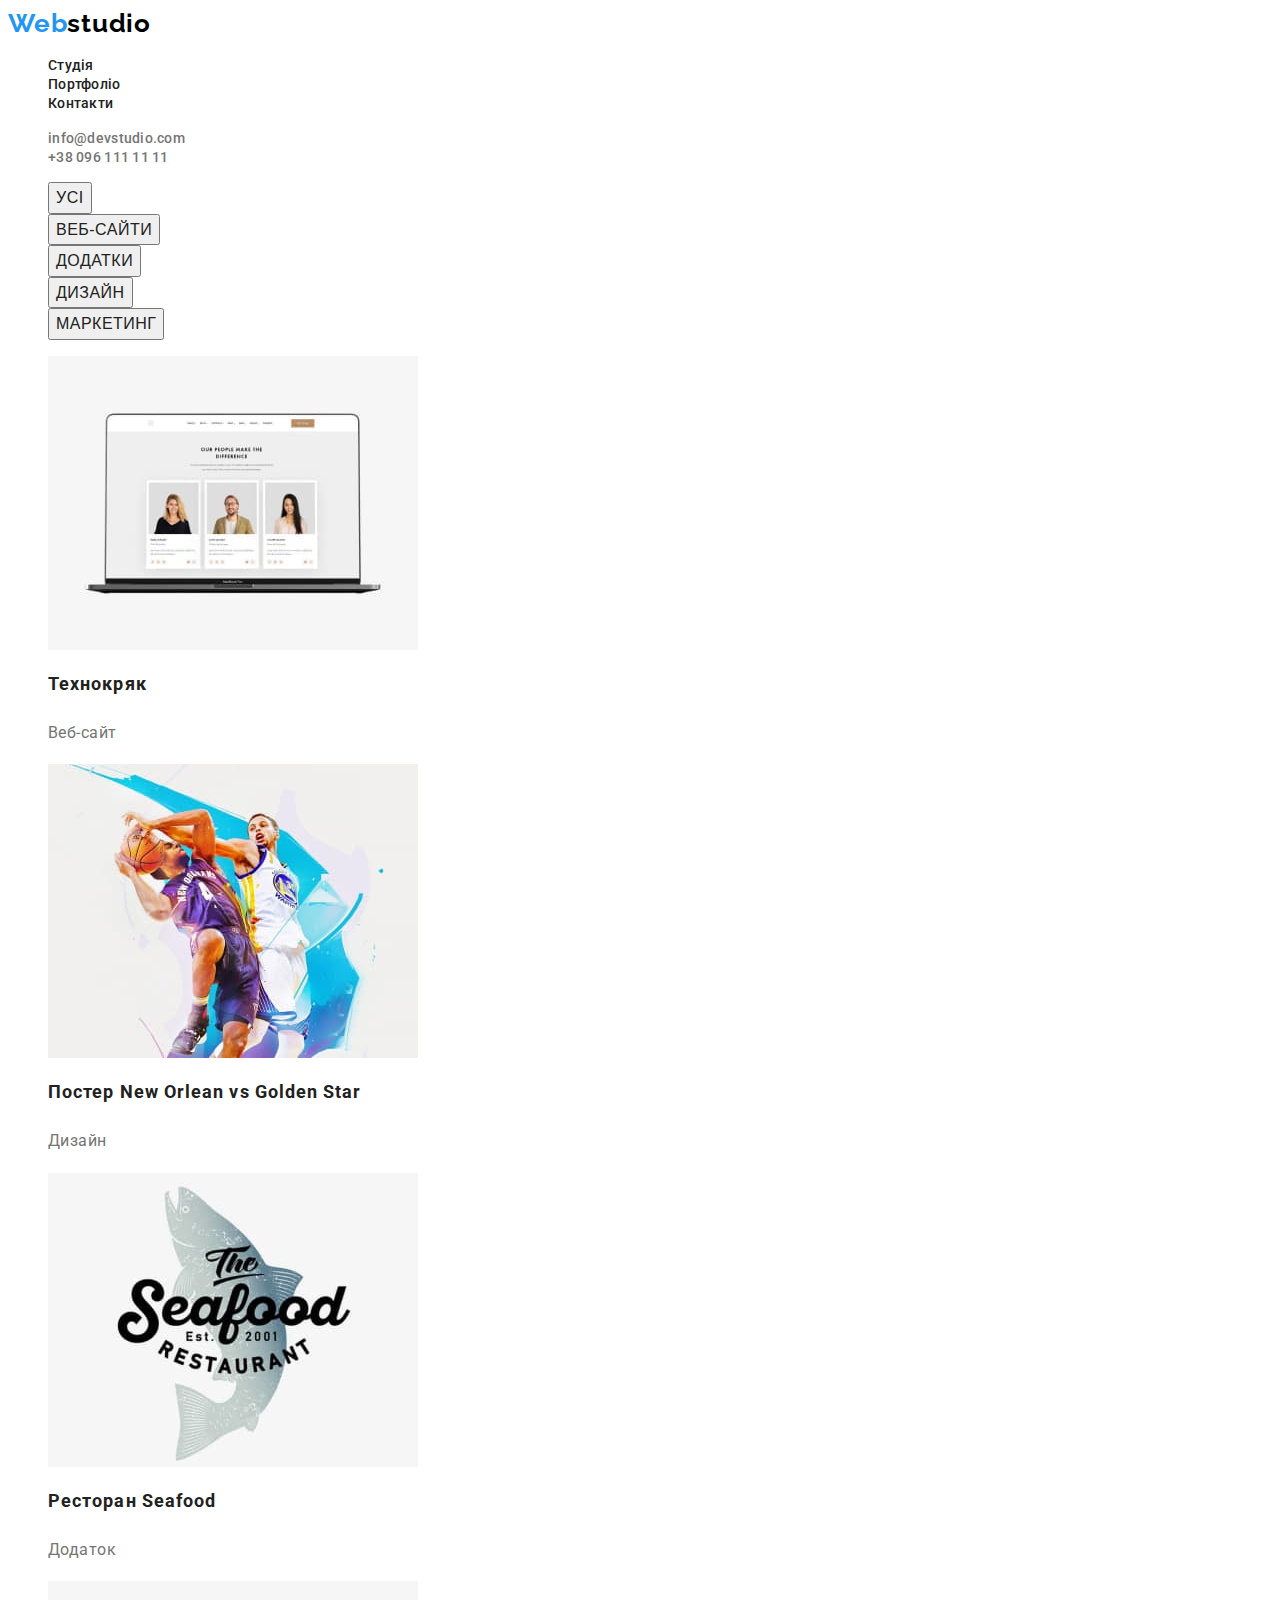
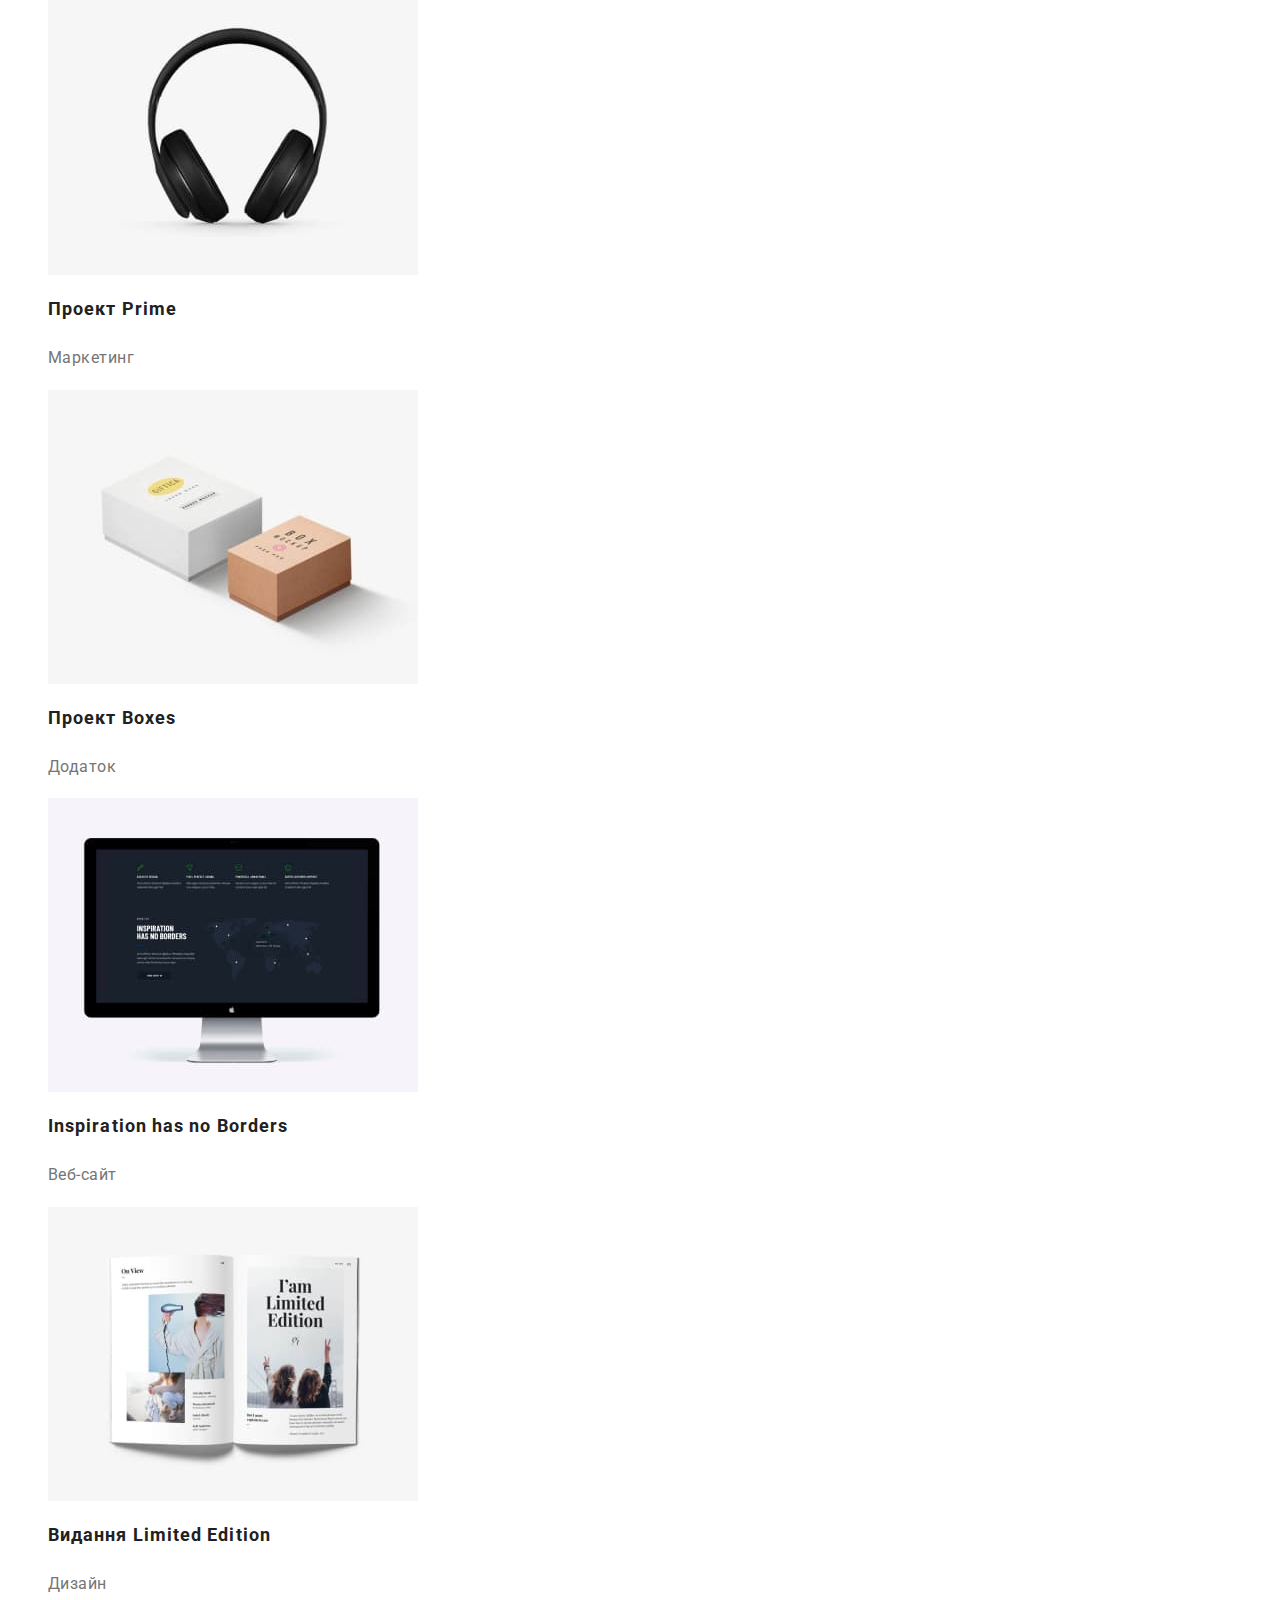
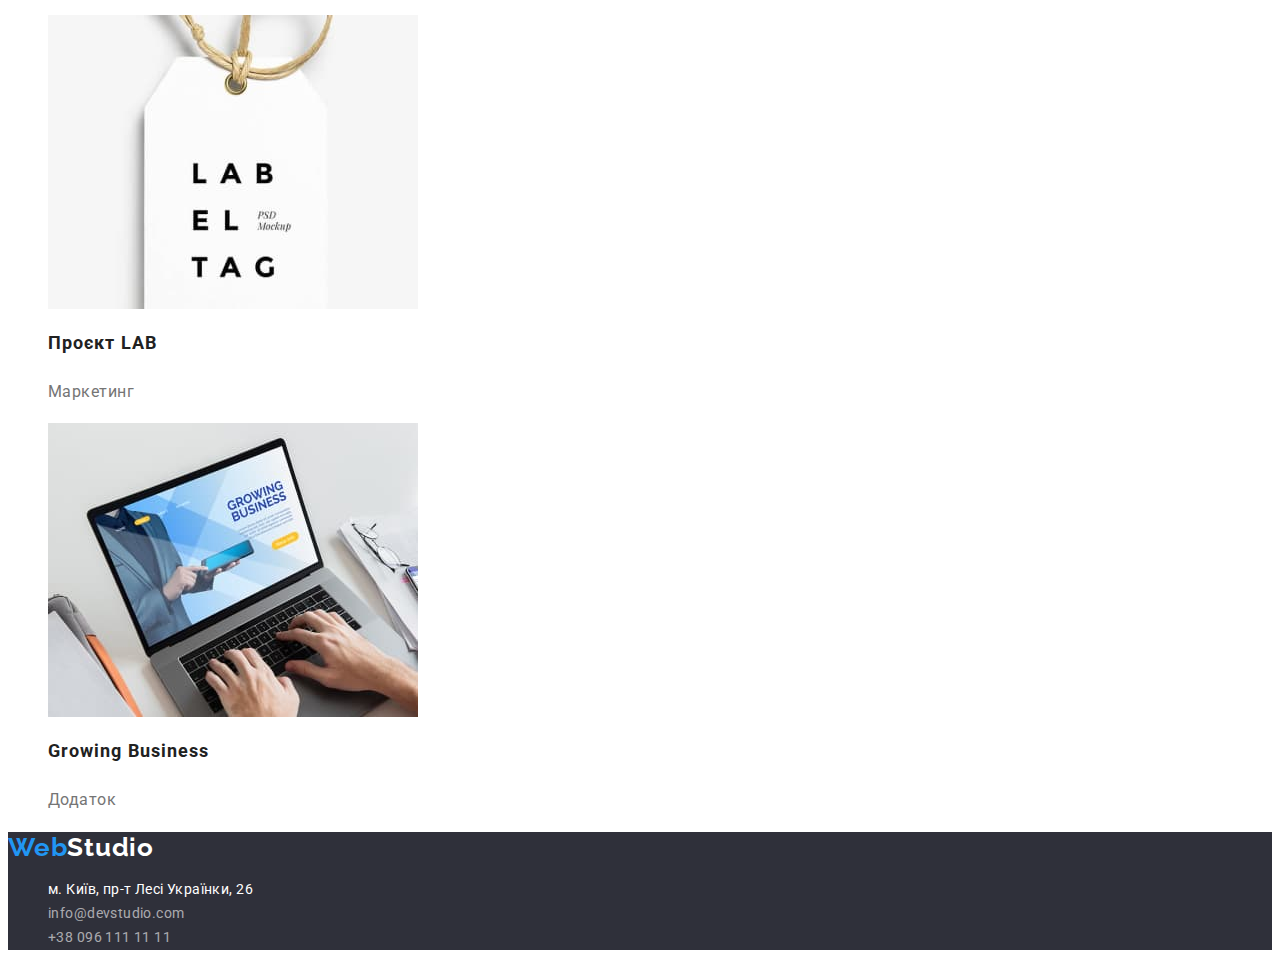
==== portfolio.html @ 4daeb6a6 "HW3" ====
<!DOCTYPE html>
<html lang="en">
    <head>
        <meta charset="UTF-8">
        <meta http-equiv="X-UA-Compatible" content="IE=edge">
        <meta name="viewport" content="width=device-width, initial-scale=1.0">
        <link rel="preconnect" href="https://fonts.googleapis.com">
        <link rel="preconnect" href="https://fonts.gstatic.com" crossorigin>
        <link href="https://fonts.googleapis.com/css2?family=Raleway:wght@700&family=Roboto:wght@400;500;700;900&display=swap" rel="stylesheet">
        <link rel="stylesheet" href="./CSS/styles.css">
        <title>Portfolio</title>
    </head>
    <body class="body">
        <header class="header">
            <!-- the logo is alwais a link -->
            <a href="./index.html" class="header-logo links">Web<span class="logo-studio">studio</a>
            <nav >
                <ul class="list">
                    <li><a href="./index.html" class="header-nav links">Студія</a></li>
                    <li><a href="./portfolio.html" class="header-nav links">Портфоліо</a></li>
                    <li><a href="" class="header-nav links">Контакти</a></li>
                </ul>
            </nav>
            <ul class="list">
                <li>
                    <a href="mailto:info@devstudio.com" target="_blank" rel="noopener noreferrer nofollow" class="header-contact links" >info@devstudio.com
                    </a>
                </li>
                <li>
                    <a href="tel:+380961111111" class="header-contact links">+38 096 111 11 11</a>
                </li>
            </ul>
        </header>
        <main>
            <section>
                <ul class="list" >
                    <li><button type="button" class="button links" >Усі</button></li>
                    <li><button type="button" class="button links" >Веб-сайти</button></li>
                    <li><button type="button" class="button links" >Додатки</button></li>
                    <li><button type="button" class="button links" >Дизайн</button></li>
                    <li><button type="button" class="button links" >Маркетинг</button></li>
                </ul>
                <ul class="list">
                    <li><img src="./img/portfolio/tehnokryak.jpg" alt="tehnokryak" width="370">
                        <h1 class="portfolio-h1">Технокряк</h1>
                        <p class="portfolio-p">Веб-сайт</p>                
                    </li>
                    <li><img src="./img/portfolio/orlean.jpg" alt="orlean" width="370">
                        <h1 class="portfolio-h1">Постер New Orlean vs Golden Star</h1>
                        <p class="portfolio-p">Дизайн</p>
                    </li>
                    <li><img src="./img/portfolio/seafood.jpg" alt="seafood" width="370">
                        <h1 class="portfolio-h1">Ресторан Seafood</h1>
                        <p class="portfolio-p">Додаток</p>
                    </li>
                    <li><img src="./img/portfolio/prime.jpg" alt="prime" width="370">
                        <h1 class="portfolio-h1">Проект Prime</h1>
                        <p class="portfolio-p">Маркетинг</p>
                    </li>
                    <li><img src="./img/portfolio/boxes.jpg" alt="boxes" width="370">
                        <h1 class="portfolio-h1">Проект Boxes</h1>
                        <p class="portfolio-p">Додаток</p>
                    </li>
                    <li><img src="./img/portfolio/inspiration.jpg" alt="inspiration" width="370">
                        <h1 class="portfolio-h1">Inspiration has no Borders</h1>
                        <p class="portfolio-p">Веб-сайт</p>
                    </li>
                    <li><img src="./img/portfolio/limited.jpg" alt="limited" width="370">
                        <h1 class="portfolio-h1">Видання Limited Edition</h1>
                        <p class="portfolio-p">Дизайн</p>
                    </li>
                    <li><img src="./img/portfolio/lab.jpg" alt="lab" width="370">
                        <h1 class="portfolio-h1">Проєкт LAB</h1>
                        <p class="portfolio-p">Маркетинг</p>
                    </li>
                    <li><img src="./img/portfolio/growing.jpg" alt="growing" width="370">
                        <h1 class="portfolio-h1">Growing Business</h1>
                        <p class="portfolio-p">Додаток</p>
                    </li>
                </ul>
            </section>
        </main>
        <footer class="footer" >
            <a href="./index.html" class="footer-logo">Web<span class="footer-studio">Studio</a>
                <address class="addres">
                <ul class="list">
                    <li>
                        <a href="https://goo.gl/maps/BywnzuMhRgXunRxz6" target="_blank" rel="noopener noreferrer nofollow" class="footer-adres links">м.
                            Київ, пр-т Лесі Українки, 26</a>
                    </li>
                    <li>
                        <a href="mailto:info@devstudio.com" target="_blank"
                            rel="noopener noreferrer nofollow" class="footer-contact links">info@devstudio.com
                        </a>
                    </li>
                    <li>
                        <a href="tel:+380961111111"class="footer-contact links">+38 096 111 11 11</a>
                    </li>
                </ul>
        
            </address>
        
        
        </footer>
        
    </body>
</html>
---- CSS/styles.css ----
:root {
    --primary-color:#212121;
    --secondary-color: #757575;
    --logo-color:#2196F3;
    --footer-color: #2F303A;
    --adresa-color:#FFFFFF;
    --contact-color: rgba(255,255,255,0.6);
    --studio-color: #000000;
}
body {
    font-family: "Roboto", sans-serif;
    color: var(--primary-color);
}
.list {
    list-style: none;
}
.links:hover,
.links:focus {
        color: var(--logo-color);
}
.logo-studio {
    color: var(--studio-color);
    font-size: 26px;
    font-weight: 700;
    line-height: 1.19;
    letter-spacing: 0.03em;
    font-family: "Raleway", sans-serif;
    text-decoration: none;
}
.header-logo {
    color: var(--logo-color);
    font-size: 26px;
    font-weight: 700;
    line-height: 1.19;
    letter-spacing: 0.03em;
    font-family: "Raleway", sans-serif;
    text-decoration: none;
}
.header-nav {
    color: var(--primary-color);
    font-size: 14px;
    font-weight: 500;
    line-height: 1.14;
    letter-spacing: 0.02em;
    text-decoration: none;
}
.header-contact {
    color: var(--secondary-color);
    font-size: 14px;
    font-weight: 500;
    line-height: 1.14;
    letter-spacing: 0.02em;
    text-decoration: none;
}
/*  portfolio  */
.button {
    color: var(--primary-color);
    font-weight: 500;
    font-size: 16px;
    line-height: 1.6;
    letter-spacing: 0.03em;
    text-transform: uppercase;
    cursor: pointer;
}
.portfolio-h1 {
    color: var(--primary-color);
    font-size: 18px;
    font-weight: 700;
    line-height: 2;
    letter-spacing: 0.06em;
}
.portfolio-p {
    color: var(--secondary-color);
    font-size: 16px;
    font-weight: 400;
    line-height: 1.9;
    letter-spacing: 0.03em;
}
/*  main hero  */
.section-studio {
    background-color: var(--footer-color);
}
.section-h1 {
    color: var(--adresa-color);
    font-size: 44px;
    font-weight: 900;
    line-height: 1.36;
    letter-spacing: 0.06em;
}
.section-button {
    background-color: var(--logo-color);
    color: var(--adresa-color);
    font-size: 16px;
    font-weight: 700;
    line-height: 1.88;
    letter-spacing: 0.06em;
}
.visually-hidden {
    position: absolute;
    clip: rect(0 0 0 0);
    width: 1px;
    height: 1px;
    margin: -1px;
}
.advantage-h3 {
    color: var(--primary-color);
    font-size: 14px;
    font-weight: 700;
    line-height: 1.17;
    letter-spacing: 0.03em;
}
.section-p {
    color: var(--secondary-color);
    font-size: 16px;
    font-weight: 400;
    line-height: 1.71;
    letter-spacing: 0.03em;
}
.title {
    color: var(--primary-color);
    font-size: 42.19px;
    font-weight: 700;
    line-height: 1.17;
    letter-spacing: 0.03em;
}
.team-h3 {
    color: var(--primary-color);
    font-size: 16px;
    font-weight: 500;
    line-height: 1.17;
    letter-spacing: 0.03em;
}
.team-p {
    color: var(--secondary-color);
    font-size: 16px;
    font-weight: 400;
    line-height: 1.17;
    letter-spacing: 0.03em;
}
/*  footer  */
.footer {
    background-color: var(--footer-color);
}
.footer-logo {
    color: var(--logo-color);
    font-size: 26px;
    font-weight: 700;
    line-height: 1.17;
    letter-spacing: 0.03em;
    font-family: "Raleway", sans-serif;
    text-decoration: none;
}
.footer-studio {
    color: var(--adresa-color);
    font-size: 26px;
    font-weight: 700;
    line-height: 1.17;
    letter-spacing: 0.03em;
    font-family: "Raleway", sans-serif;
    text-decoration: none;
}
.addres {
    font-style: normal;
}
.footer-adres {
    color: var(--adresa-color);
    font-size: 14px;
    font-weight: 400;
    line-height: 1.7;
    letter-spacing: 0.03em;
    text-decoration: none;
}
.footer-contact {
    color: var(--contact-color);
    font-size: 14px;
    font-weight: 400;
    line-height: 1.7;
    letter-spacing: 0.03em;
    text-decoration: none;
}
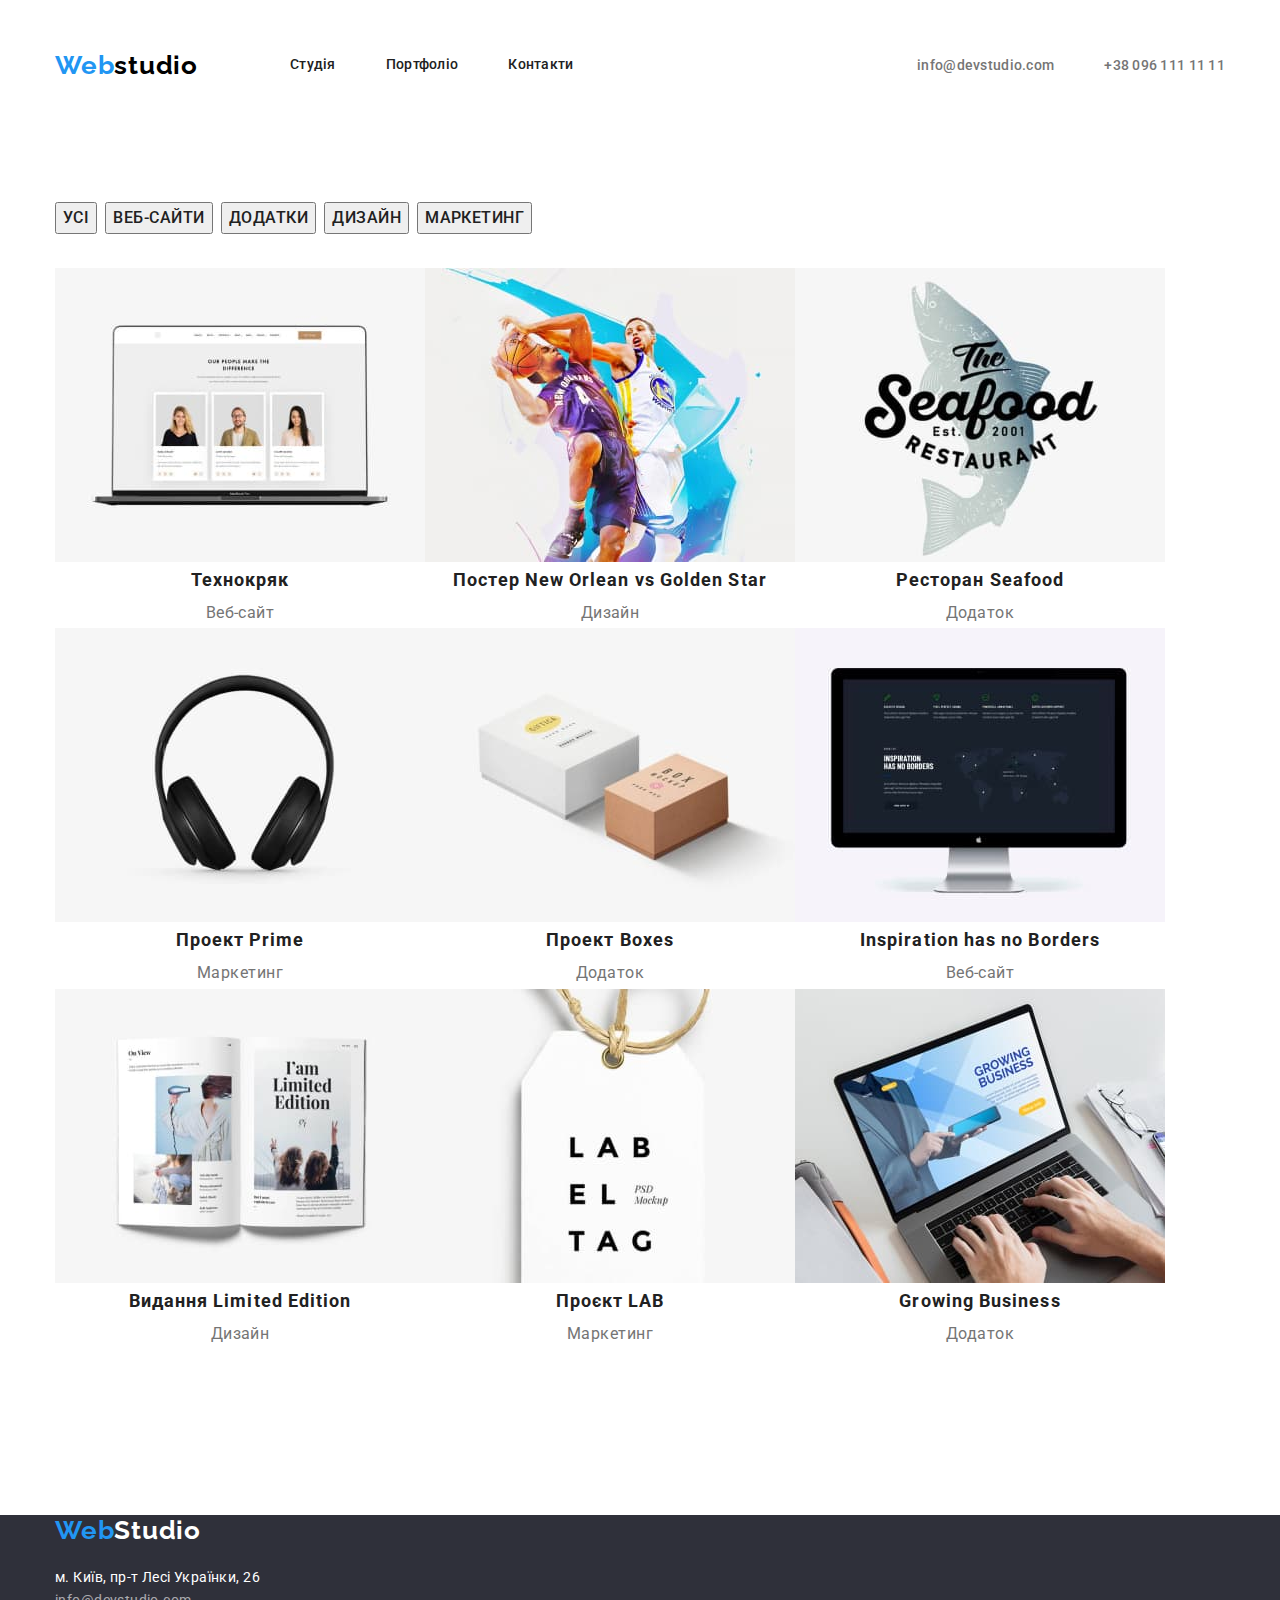
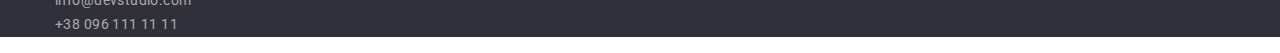
==== commit 16d065c7: "HW-3" ====
--- a/portfolio.html
+++ b/portfolio.html
@@ -7,101 +7,119 @@
         <link rel="preconnect" href="https://fonts.googleapis.com">
         <link rel="preconnect" href="https://fonts.gstatic.com" crossorigin>
         <link href="https://fonts.googleapis.com/css2?family=Raleway:wght@700&family=Roboto:wght@400;500;700;900&display=swap" rel="stylesheet">
+        <link rel="stylesheet" href="https://cdnjs.cloudflare.com/ajax/libs/modern-normalize/1.1.0/modern-normalize.min.css">
         <link rel="stylesheet" href="./CSS/styles.css">
         <title>Portfolio</title>
     </head>
     <body class="body">
-        <header class="header">
+    <header class="header">
+        <div class="container header-container">
             <!-- the logo is alwais a link -->
-            <a href="./index.html" class="header-logo links">Web<span class="logo-studio">studio</a>
-            <nav >
-                <ul class="list">
-                    <li><a href="./index.html" class="header-nav links">Студія</a></li>
-                    <li><a href="./portfolio.html" class="header-nav links">Портфоліо</a></li>
-                    <li><a href="" class="header-nav links">Контакти</a></li>
+            <a href="./index.html" class="logo-web links">Web<span class="logo-studio">studio</span></a>
+            <nav class="header-nav">
+                <ul class="list header-list">
+                    <li class="header-item"><a href="./index.html" class="header-nav links">Студія</a></li>
+                    <li class="header-item"><a href="./portfolio.html" class="header-nav links">Портфоліо</a></li>
+                    <li class="header-item"><a href="" class="header-nav links">Контакти</a></li>
                 </ul>
             </nav>
-            <ul class="list">
-                <li>
-                    <a href="mailto:info@devstudio.com" target="_blank" rel="noopener noreferrer nofollow" class="header-contact links" >info@devstudio.com
-                    </a>
-                </li>
-                <li>
-                    <a href="tel:+380961111111" class="header-contact links">+38 096 111 11 11</a>
-                </li>
-            </ul>
-        </header>
-        <main>
-            <section>
-                <ul class="list" >
-                    <li><button type="button" class="button links" >Усі</button></li>
-                    <li><button type="button" class="button links" >Веб-сайти</button></li>
-                    <li><button type="button" class="button links" >Додатки</button></li>
-                    <li><button type="button" class="button links" >Дизайн</button></li>
-                    <li><button type="button" class="button links" >Маркетинг</button></li>
-                </ul>
-                <ul class="list">
-                    <li><img src="./img/portfolio/tehnokryak.jpg" alt="tehnokryak" width="370">
-                        <h1 class="portfolio-h1">Технокряк</h1>
-                        <p class="portfolio-p">Веб-сайт</p>                
-                    </li>
-                    <li><img src="./img/portfolio/orlean.jpg" alt="orlean" width="370">
-                        <h1 class="portfolio-h1">Постер New Orlean vs Golden Star</h1>
-                        <p class="portfolio-p">Дизайн</p>
-                    </li>
-                    <li><img src="./img/portfolio/seafood.jpg" alt="seafood" width="370">
-                        <h1 class="portfolio-h1">Ресторан Seafood</h1>
-                        <p class="portfolio-p">Додаток</p>
-                    </li>
-                    <li><img src="./img/portfolio/prime.jpg" alt="prime" width="370">
-                        <h1 class="portfolio-h1">Проект Prime</h1>
-                        <p class="portfolio-p">Маркетинг</p>
-                    </li>
-                    <li><img src="./img/portfolio/boxes.jpg" alt="boxes" width="370">
-                        <h1 class="portfolio-h1">Проект Boxes</h1>
-                        <p class="portfolio-p">Додаток</p>
-                    </li>
-                    <li><img src="./img/portfolio/inspiration.jpg" alt="inspiration" width="370">
-                        <h1 class="portfolio-h1">Inspiration has no Borders</h1>
-                        <p class="portfolio-p">Веб-сайт</p>
-                    </li>
-                    <li><img src="./img/portfolio/limited.jpg" alt="limited" width="370">
-                        <h1 class="portfolio-h1">Видання Limited Edition</h1>
-                        <p class="portfolio-p">Дизайн</p>
-                    </li>
-                    <li><img src="./img/portfolio/lab.jpg" alt="lab" width="370">
-                        <h1 class="portfolio-h1">Проєкт LAB</h1>
-                        <p class="portfolio-p">Маркетинг</p>
-                    </li>
-                    <li><img src="./img/portfolio/growing.jpg" alt="growing" width="370">
-                        <h1 class="portfolio-h1">Growing Business</h1>
-                        <p class="portfolio-p">Додаток</p>
-                    </li>
-                </ul>
-            </section>
-        </main>
-        <footer class="footer" >
-            <a href="./index.html" class="footer-logo">Web<span class="footer-studio">Studio</a>
-                <address class="addres">
-                <ul class="list">
+            <div class="contact-wraper">
+                <ul class="list header-list">
                     <li>
-                        <a href="https://goo.gl/maps/BywnzuMhRgXunRxz6" target="_blank" rel="noopener noreferrer nofollow" class="footer-adres links">м.
-                            Київ, пр-т Лесі Українки, 26</a>
-                    </li>
-                    <li>
-                        <a href="mailto:info@devstudio.com" target="_blank"
-                            rel="noopener noreferrer nofollow" class="footer-contact links">info@devstudio.com
+                        <a href="mailto:info@devstudio.com" target="_blank" rel="noopener noreferrer nofollow"
+                            class="header-contact links">info@devstudio.com
                         </a>
                     </li>
                     <li>
-                        <a href="tel:+380961111111"class="footer-contact links">+38 096 111 11 11</a>
+                        <a href="tel:+380961111111" class="header-contact phone links">+38 096 111 11 11</a>
                     </li>
                 </ul>
+            </div>
+        </div>
+    </header>
+    <main>
+            <section class="main">
+                <div class="container">                
+                    <ul class="list button-list">
+                        <li class="button-items"><button type="button" class="button links">Усі</button></li>
+                        <li class="button-items"><button type="button" class="button links">Веб-сайти</button></li>
+                        <li class="button-items"><button type="button" class="button links">Додатки</button></li>
+                        <li class="button-items"><button type="button" class="button links">Дизайн</button></li>
+                        <li class="button-items"><button type="button" class="button links">Маркетинг</button></li>
+                    </ul>
+                    <ul class="list portfolio-list">
+                        <li class="portfolio-item"><img src="./img/portfolio/tehnokryak.jpg" alt="tehnokryak" width="370">
+                            <h1 class="portfolio-h1">Технокряк</h1>
+                            <p class="portfolio-p">Веб-сайт</p>
+                        </li>
+                        <li class="portfolio-item"><img src="./img/portfolio/orlean.jpg" alt="orlean" width="370">
+                            <h1 class="portfolio-h1">Постер New Orlean vs Golden Star</h1>
+                            <p class="portfolio-p">Дизайн</p>
+                        </li>
+                        <li class="portfolio-item"><img src="./img/portfolio/seafood.jpg" alt="seafood" width="370">
+                            <h1 class="portfolio-h1">Ресторан Seafood</h1>
+                            <p class="portfolio-p">Додаток</p>
+                        </li>
+                        <li class="portfolio-item"><img src="./img/portfolio/prime.jpg" alt="prime" width="370">
+                            <h1 class="portfolio-h1">Проект Prime</h1>
+                            <p class="portfolio-p">Маркетинг</p>
+                        </li>
+                        <li class="portfolio-item"><img src="./img/portfolio/boxes.jpg" alt="boxes" width="370">
+                            <h1 class="portfolio-h1">Проект Boxes</h1>
+                            <p class="portfolio-p">Додаток</p>
+                        </li>
+                        <li class="portfolio-item"><img src="./img/portfolio/inspiration.jpg" alt="inspiration" width="370">
+                            <h1 class="portfolio-h1">Inspiration has no Borders</h1>
+                            <p class="portfolio-p">Веб-сайт</p>
+                        </li>
+                        <li class="portfolio-item"><img src="./img/portfolio/limited.jpg" alt="limited" width="370">
+                            <h1 class="portfolio-h1">Видання Limited Edition</h1>
+                            <p class="portfolio-p">Дизайн</p>
+                        </li>
+                        <li class="portfolio-item"><img src="./img/portfolio/lab.jpg" alt="lab" width="370">
+                            <h1 class="portfolio-h1">Проєкт LAB</h1>
+                            <p class="portfolio-p">Маркетинг</p>
+                        </li>
+                        <li class="portfolio-item"><img src="./img/portfolio/growing.jpg" alt="growing" width="370">
+                            <h1 class="portfolio-h1">Growing Business</h1>
+                            <p class="portfolio-p">Додаток</p>
+                        </li>
+                    </ul>
+                </div>
+                    
+                
+                
+            </section>
+    </main>
+    <footer class="footer">
+            <div class="container">
+                <a href="./index.html" class="footer-logo">Web<span class="footer-studio">Studio</a>
         
-            </address>
+                <address class="addres ">
+                    <ul class="list addres-list">
+                        <li>
+                            <a href="https://goo.gl/maps/BywnzuMhRgXunRxz6" target="_blank" rel="noopener noreferrer nofollow"
+                                class="footer-adres links">м.
+                                Київ, пр-т Лесі Українки, 26</a>
+                        </li>
+                        <li>
+                            <a href="mailto:info@devstudio.com" target="_blank" rel="noopener noreferrer nofollow"
+                                class="footer-contact links">info@devstudio.com
+                            </a>
+                        </li>
+                        <li>
+                            <a href="tel:+380961111111" class="footer-contact links">+38 096 111 11 11</a>
+                        </li>
+                    </ul>
         
         
-        </footer>
+        
+                </address>
+            </div>
+        
+        
+        
+    </footer>
         
     </body>
 </html>--- a/CSS/styles.css
+++ b/CSS/styles.css
@@ -1,23 +1,79 @@
 :root {
-    --primary-color:#212121;
+    --primary-color: #212121;
     --secondary-color: #757575;
-    --logo-color:#2196F3;
+    --logo-color: #2196F3;
     --footer-color: #2F303A;
-    --adresa-color:#FFFFFF;
-    --contact-color: rgba(255,255,255,0.6);
+    --adresa-color: #FFFFFF;
+    --contact-color: rgba(255, 255, 255, 0.6);
     --studio-color: #000000;
 }
+
+h1,
+h2,
+h3,
+h4,
+h5,
+h6,
+p {
+    margin: 0;
+}
+
+ul {
+    padding-left: 0;
+}
+
+img {
+    display: block;
+}
+
 body {
     font-family: "Roboto", sans-serif;
     color: var(--primary-color);
 }
+
+.container {
+    width: 1200px;
+    margin: 0 auto;
+    padding-left: 15px;
+    padding-right: 15px;
+}
+
 .list {
     list-style: none;
 }
+
 .links:hover,
 .links:focus {
-        color: var(--logo-color);
-}
+    color: var(--logo-color);
+}
+
+.header {
+    padding-top: 24px;
+    border-bottom: #ECECEC;
+}
+
+.header-container {
+    display: flex;
+    align-items: center;
+}
+
+.header-list {
+    display: flex;
+    margin: 0px;
+    padding-top: 32px;
+    padding-bottom: 32px;
+}
+
+.logo-web {
+    color: var(--logo-color);
+    font-size: 26px;
+    font-weight: 700;
+    line-height: 1.19;
+    letter-spacing: 0.03em;
+    font-family: "Raleway", sans-serif;
+    text-decoration: none;
+}
+
 .logo-studio {
     color: var(--studio-color);
     font-size: 26px;
@@ -26,16 +82,9 @@
     letter-spacing: 0.03em;
     font-family: "Raleway", sans-serif;
     text-decoration: none;
-}
-.header-logo {
-    color: var(--logo-color);
-    font-size: 26px;
-    font-weight: 700;
-    line-height: 1.19;
-    letter-spacing: 0.03em;
-    font-family: "Raleway", sans-serif;
-    text-decoration: none;
-}
+    margin-right: 92px;
+}
+
 .header-nav {
     color: var(--primary-color);
     font-size: 14px;
@@ -44,6 +93,15 @@
     letter-spacing: 0.02em;
     text-decoration: none;
 }
+
+.header-item:not(:first-child) {
+    margin-left: 50px;
+}
+
+.contact-wraper {
+    margin-left: auto;
+}
+
 .header-contact {
     color: var(--secondary-color);
     font-size: 14px;
@@ -52,7 +110,31 @@
     letter-spacing: 0.02em;
     text-decoration: none;
 }
+
+.phone {
+    margin-left: 50px;
+}
+
 /*  portfolio  */
+.main {
+    margin-top: 96px;
+    margin-bottom: 83px;
+}
+
+.button-list {
+    display: flex;
+    margin-left: auto;
+    margin-right: auto;
+    margin-top: 0px;
+    margin-bottom: 0px;
+    padding-bottom: 34px;
+}
+
+.button-items:not(:first-child) {
+    margin-left: 8px;
+    justify-content: center;
+}
+
 .button {
     color: var(--primary-color);
     font-weight: 500;
@@ -62,31 +144,61 @@
     text-transform: uppercase;
     cursor: pointer;
 }
+
+.portfolio-list {
+    display: flex;
+    flex-wrap: wrap;
+    gap: 30;
+    margin: 0px;
+    padding-bottom: 83px;
+}
+
+.portfolio-item {
+    flex-basis: calc((100%-60px)/3);
+}
+
+
 .portfolio-h1 {
     color: var(--primary-color);
     font-size: 18px;
     font-weight: 700;
     line-height: 2;
     letter-spacing: 0.06em;
-}
+    display: flex;
+    justify-content: center;
+}
+
 .portfolio-p {
     color: var(--secondary-color);
     font-size: 16px;
     font-weight: 400;
     line-height: 1.9;
     letter-spacing: 0.03em;
-}
+    display: flex;
+    justify-content: center;
+}
+
 /*  main hero  */
 .section-studio {
     background-color: var(--footer-color);
-}
+    padding-top: 200px;
+    padding-bottom: 200px;
+}
+
 .section-h1 {
     color: var(--adresa-color);
     font-size: 44px;
     font-weight: 900;
     line-height: 1.36;
     letter-spacing: 0.06em;
-}
+    text-align: center;
+    width: 696px;
+    padding-bottom: 30px;
+    display: flex;
+    margin-left: auto;
+    margin-right: auto;
+}
+
 .section-button {
     background-color: var(--logo-color);
     color: var(--adresa-color);
@@ -94,7 +206,11 @@
     font-weight: 700;
     line-height: 1.88;
     letter-spacing: 0.06em;
-}
+    display: flex;
+    margin-left: auto;
+    margin-right: auto;
+}
+
 .visually-hidden {
     position: absolute;
     clip: rect(0 0 0 0);
@@ -102,6 +218,20 @@
     height: 1px;
     margin: -1px;
 }
+
+.advantage {
+    padding: 94px 0px;
+}
+
+.advantage-list {
+    display: flex;
+    margin: 0px;
+}
+
+.advantage-items {
+    flex-basis: calc((100%-90px)/4);
+}
+
 .advantage-h3 {
     color: var(--primary-color);
     font-size: 14px;
@@ -109,6 +239,7 @@
     line-height: 1.17;
     letter-spacing: 0.03em;
 }
+
 .section-p {
     color: var(--secondary-color);
     font-size: 16px;
@@ -116,31 +247,72 @@
     line-height: 1.71;
     letter-spacing: 0.03em;
 }
+
+.work {
+    padding: 94px 0px;
+}
+
+.work-list {
+    display: flex;
+    margin: 0px;
+}
+
+.work-items {
+    flex-basis: calc((100%-60px)/3);
+}
+
 .title {
     color: var(--primary-color);
     font-size: 42.19px;
     font-weight: 700;
     line-height: 1.17;
     letter-spacing: 0.03em;
-}
+    display: flex;
+    justify-content: center;
+}
+
+.team {
+    padding: 94px 0px;
+}
+
+.team-list {
+    display: flex;
+    margin: 0px
+}
+
+.team-items {
+    flex-basis: calc((100%-90px)/4);
+}
+
+.team-items:not(:first-child) {
+    margin-left: 30px;
+}
+
 .team-h3 {
     color: var(--primary-color);
     font-size: 16px;
     font-weight: 500;
     line-height: 1.17;
     letter-spacing: 0.03em;
-}
+    display: flex;
+    justify-content: center;
+}
+
 .team-p {
     color: var(--secondary-color);
     font-size: 16px;
     font-weight: 400;
     line-height: 1.17;
     letter-spacing: 0.03em;
-}
+    display: flex;
+    justify-content: center;
+}
+
 /*  footer  */
 .footer {
     background-color: var(--footer-color);
 }
+
 .footer-logo {
     color: var(--logo-color);
     font-size: 26px;
@@ -150,6 +322,7 @@
     font-family: "Raleway", sans-serif;
     text-decoration: none;
 }
+
 .footer-studio {
     color: var(--adresa-color);
     font-size: 26px;
@@ -159,9 +332,15 @@
     font-family: "Raleway", sans-serif;
     text-decoration: none;
 }
+
 .addres {
     font-style: normal;
 }
+
+.addres-list {
+    margin-top: 20px;
+}
+
 .footer-adres {
     color: var(--adresa-color);
     font-size: 14px;
@@ -170,6 +349,7 @@
     letter-spacing: 0.03em;
     text-decoration: none;
 }
+
 .footer-contact {
     color: var(--contact-color);
     font-size: 14px;
@@ -177,10 +357,4 @@
     line-height: 1.7;
     letter-spacing: 0.03em;
     text-decoration: none;
-}
-
-
-
-
-
-
+}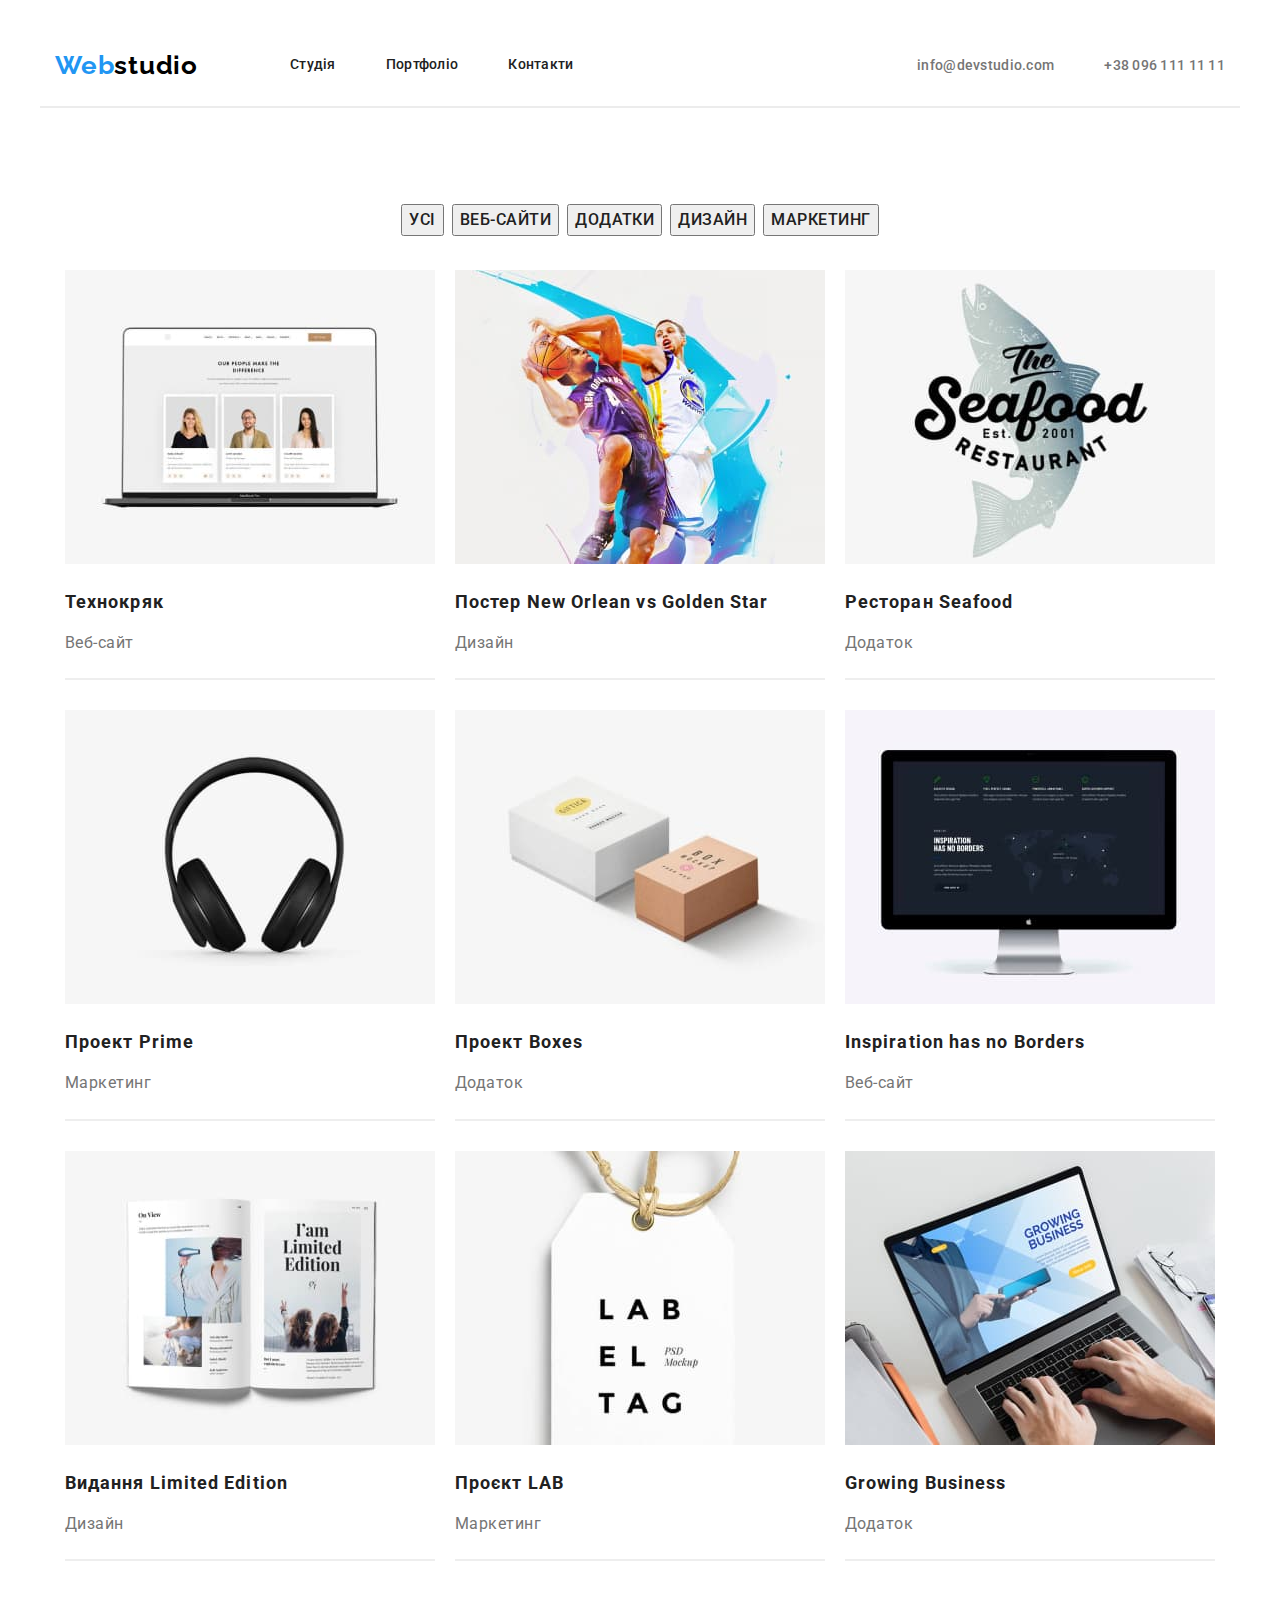
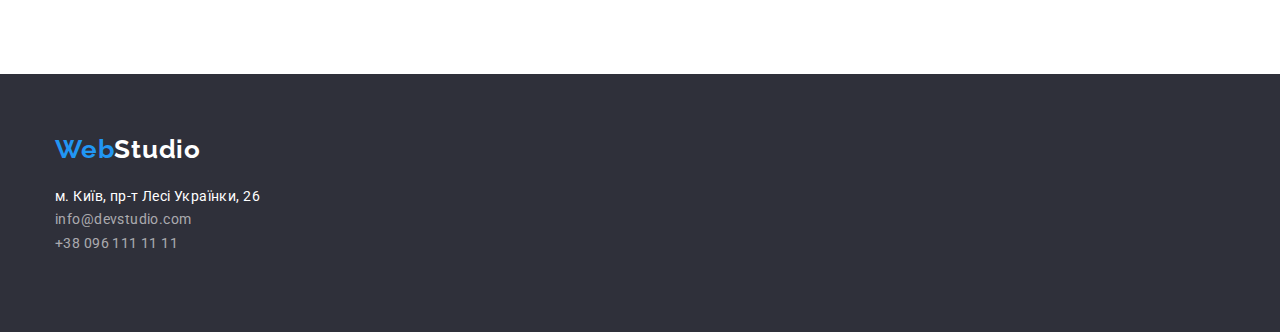
==== commit 7ba19a18: "11.09" ====
--- a/portfolio.html
+++ b/portfolio.html
@@ -39,7 +39,7 @@
     </header>
     <main>
             <section class="main">
-                <div class="container">                
+                <div class="container ">                
                     <ul class="list button-list">
                         <li class="button-items"><button type="button" class="button links">Усі</button></li>
                         <li class="button-items"><button type="button" class="button links">Веб-сайти</button></li>
@@ -92,9 +92,9 @@
             </section>
     </main>
     <footer class="footer">
-            <div class="container">
+            <div class="container footer-container">
                 <a href="./index.html" class="footer-logo">Web<span class="footer-studio">Studio</a>
-        
+                
                 <address class="addres ">
                     <ul class="list addres-list">
                         <li>
@@ -111,15 +111,15 @@
                             <a href="tel:+380961111111" class="footer-contact links">+38 096 111 11 11</a>
                         </li>
                     </ul>
-        
-        
-        
+                
+                
+                
                 </address>
             </div>
-        
-        
-        
-    </footer>
+            
+
+          
+        </footer>
         
     </body>
 </html>--- a/CSS/styles.css
+++ b/CSS/styles.css
@@ -30,7 +30,10 @@
     font-family: "Roboto", sans-serif;
     color: var(--primary-color);
 }
-
+.section {
+    padding-top: 96px;
+    padding-bottom: 96px;
+}
 .container {
     width: 1200px;
     margin: 0 auto;
@@ -49,12 +52,13 @@
 
 .header {
     padding-top: 24px;
-    border-bottom: #ECECEC;
+    
 }
 
 .header-container {
     display: flex;
     align-items: center;
+    border-bottom: 2px solid #ECECEC;
 }
 
 .header-list {
@@ -128,11 +132,11 @@
     margin-top: 0px;
     margin-bottom: 0px;
     padding-bottom: 34px;
+    justify-content: center;
 }
 
 .button-items:not(:first-child) {
     margin-left: 8px;
-    justify-content: center;
 }
 
 .button {
@@ -148,15 +152,17 @@
 .portfolio-list {
     display: flex;
     flex-wrap: wrap;
-    gap: 30;
-    margin: 0px;
-    padding-bottom: 83px;
+    margin: 0px;
+    justify-content: space-around;           
 }
 
 .portfolio-item {
-    flex-basis: calc((100%-60px)/3);
-}
-
+    border-bottom: 2px solid #EEEEEE;
+    margin-bottom: 30px;
+}
+.portfolio-item:not(:nth-child(2*1+3)) {
+    margin-left: 30px;
+}
 
 .portfolio-h1 {
     color: var(--primary-color);
@@ -165,7 +171,7 @@
     line-height: 2;
     letter-spacing: 0.06em;
     display: flex;
-    justify-content: center;
+    padding-top: 20px;
 }
 
 .portfolio-p {
@@ -175,7 +181,8 @@
     line-height: 1.9;
     letter-spacing: 0.03em;
     display: flex;
-    justify-content: center;
+    padding-top: 8px;
+    padding-bottom: 20px;
 }
 
 /*  main hero  */
@@ -219,17 +226,14 @@
     margin: -1px;
 }
 
-.advantage {
-    padding: 94px 0px;
-}
-
 .advantage-list {
     display: flex;
     margin: 0px;
 }
 
-.advantage-items {
-    flex-basis: calc((100%-90px)/4);
+.advantage-items:not(:first-child) {
+    margin-left: 30px;
+    
 }
 
 .advantage-h3 {
@@ -257,8 +261,8 @@
     margin: 0px;
 }
 
-.work-items {
-    flex-basis: calc((100%-60px)/3);
+.work-items:not(:first-child) {
+    margin-left: 30px;
 }
 
 .title {
@@ -269,20 +273,23 @@
     letter-spacing: 0.03em;
     display: flex;
     justify-content: center;
-}
-
-.team {
-    padding: 94px 0px;
+    padding-bottom: 50px;
+}
+
+.container-team {
+    background-color: #F5F4FA;
+    width: 1200px;
+    margin: 0 auto;
+   
 }
 
 .team-list {
     display: flex;
-    margin: 0px
-}
-
-.team-items {
-    flex-basis: calc((100%-90px)/4);
-}
+    margin: 0px;
+    justify-content: space-around;
+    
+}
+
 
 .team-items:not(:first-child) {
     margin-left: 30px;
@@ -296,6 +303,7 @@
     letter-spacing: 0.03em;
     display: flex;
     justify-content: center;
+    padding-top: 30px;
 }
 
 .team-p {
@@ -306,13 +314,17 @@
     letter-spacing: 0.03em;
     display: flex;
     justify-content: center;
+    padding-top: 10px;
 }
 
 /*  footer  */
 .footer {
     background-color: var(--footer-color);
 }
-
+.footer-container {
+    padding-top: 60px;
+    padding-bottom: 60px;
+}
 .footer-logo {
     color: var(--logo-color);
     font-size: 26px;
@@ -321,6 +333,7 @@
     letter-spacing: 0.03em;
     font-family: "Raleway", sans-serif;
     text-decoration: none;
+    
 }
 
 .footer-studio {
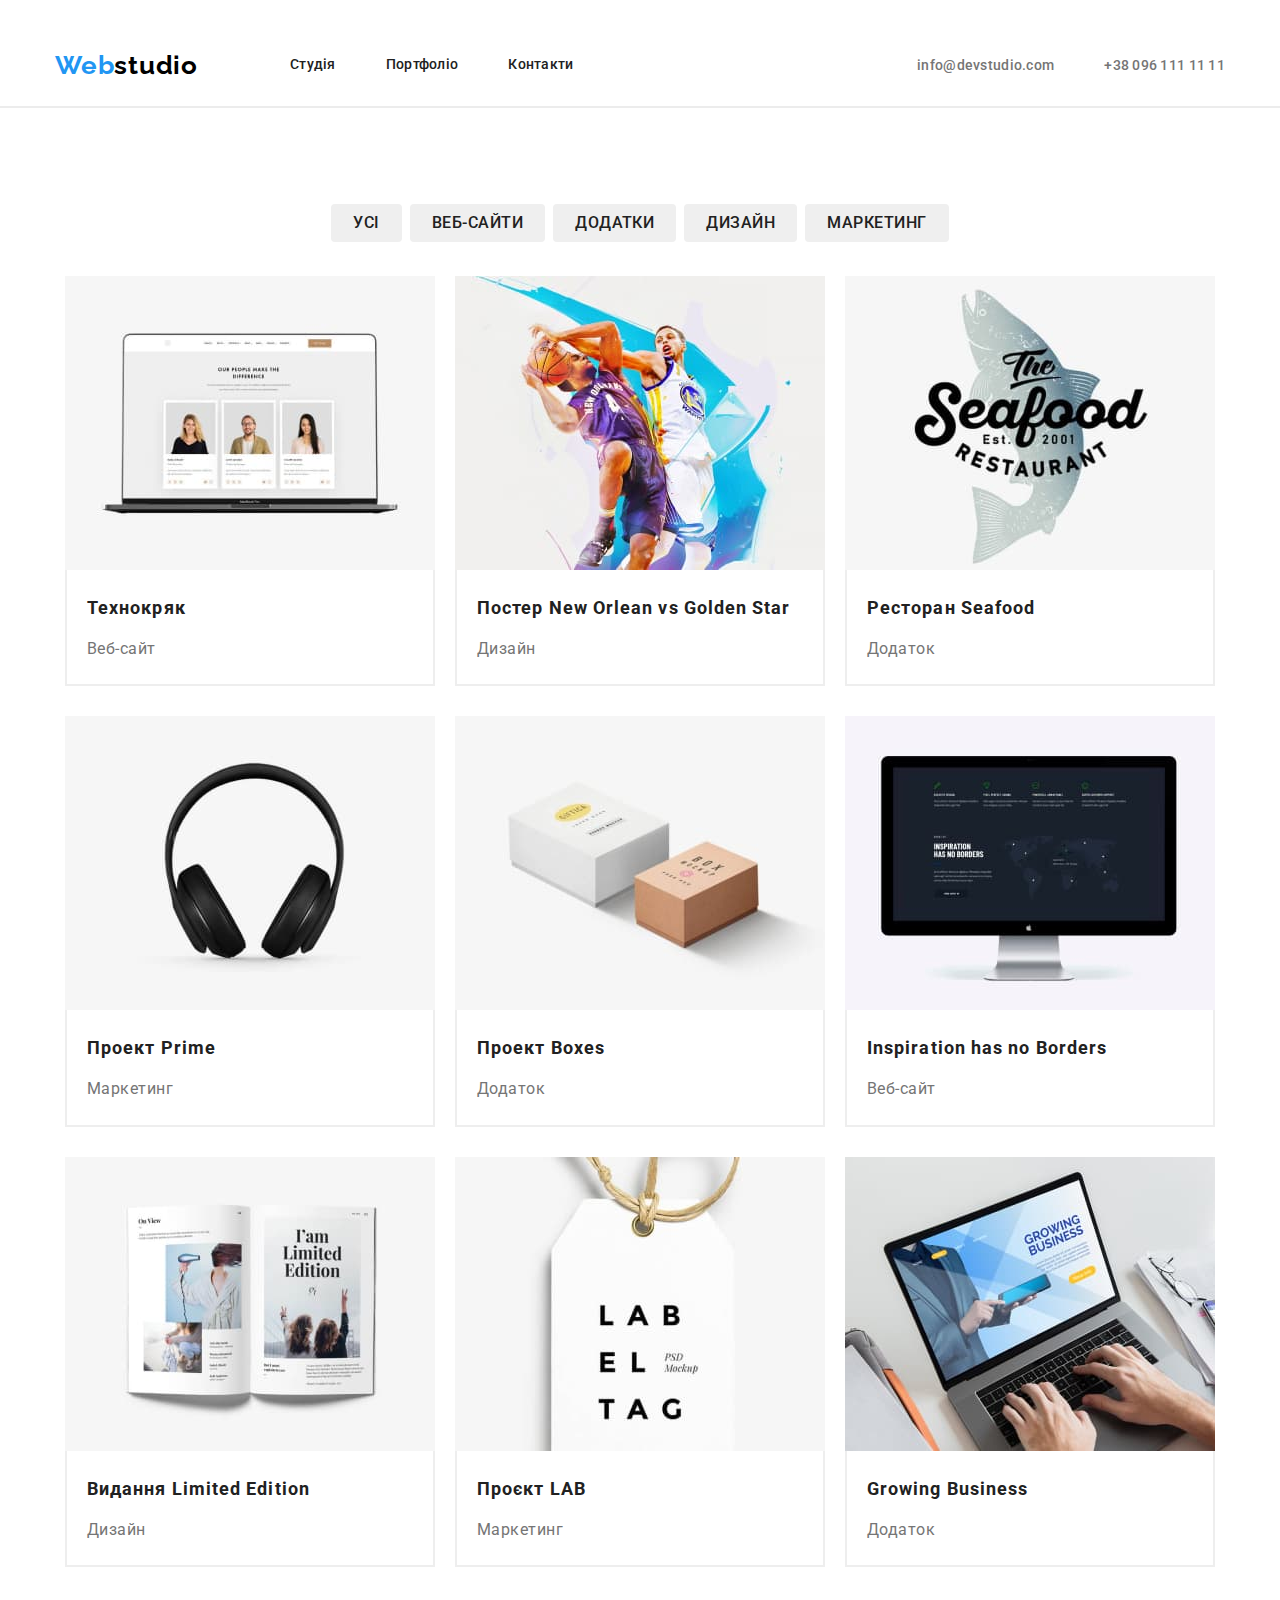
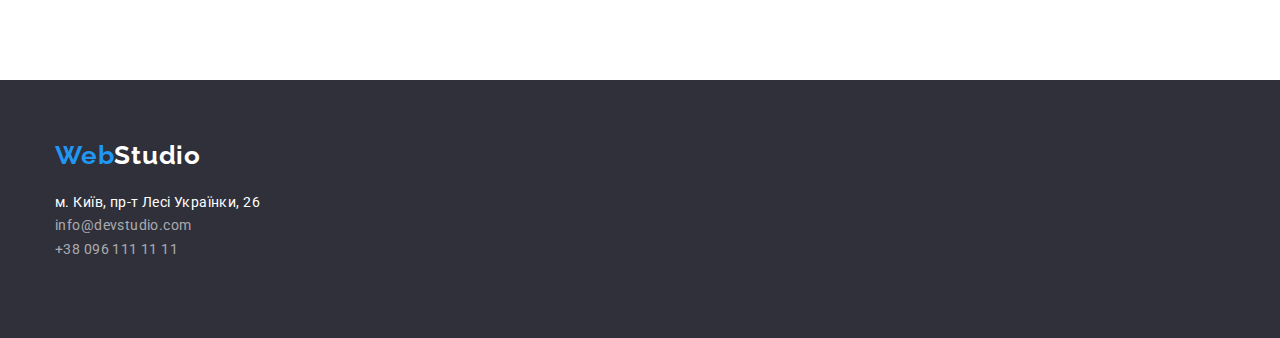
==== commit 8705da93: "HW-3" ====
--- a/portfolio.html
+++ b/portfolio.html
@@ -39,56 +39,75 @@
     </header>
     <main>
             <section class="main">
+                <div>
+                    <h1 class="visually-hidden">"Портфоліо"</h1>
+                </div>
                 <div class="container ">                
                     <ul class="list button-list">
-                        <li class="button-items"><button type="button" class="button links">Усі</button></li>
-                        <li class="button-items"><button type="button" class="button links">Веб-сайти</button></li>
-                        <li class="button-items"><button type="button" class="button links">Додатки</button></li>
-                        <li class="button-items"><button type="button" class="button links">Дизайн</button></li>
-                        <li class="button-items"><button type="button" class="button links">Маркетинг</button></li>
+                        <li class="button-items"><button type="button" class="button links-portfolio">Усі</button></li>
+                        <li class="button-items"><button type="button" class="button links-portfolio">Веб-сайти</button></li>
+                        <li class="button-items"><button type="button" class="button links-portfolio">Додатки</button></li>
+                        <li class="button-items"><button type="button" class="button links-portfolio">Дизайн</button></li>
+                        <li class="button-items"><button type="button" class="button links-portfolio">Маркетинг</button></li>
                     </ul>
                     <ul class="list portfolio-list">
                         <li class="portfolio-item"><img src="./img/portfolio/tehnokryak.jpg" alt="tehnokryak" width="370">
-                            <h1 class="portfolio-h1">Технокряк</h1>
-                            <p class="portfolio-p">Веб-сайт</p>
+                            <div class="border">
+                                <h2 class="portfolio-h2">Технокряк</h2>
+                                <p class="portfolio-p">Веб-сайт</p>
+                            </div>                           
                         </li>
                         <li class="portfolio-item"><img src="./img/portfolio/orlean.jpg" alt="orlean" width="370">
-                            <h1 class="portfolio-h1">Постер New Orlean vs Golden Star</h1>
-                            <p class="portfolio-p">Дизайн</p>
+                            <div class="border">
+                                <h2 class="portfolio-h2">Постер New Orlean vs Golden Star</h2>
+                                <p class="portfolio-p">Дизайн</p>
+                            </div>                           
                         </li>
                         <li class="portfolio-item"><img src="./img/portfolio/seafood.jpg" alt="seafood" width="370">
-                            <h1 class="portfolio-h1">Ресторан Seafood</h1>
-                            <p class="portfolio-p">Додаток</p>
+                            <div class="border">
+                                <h2 class="portfolio-h2">Ресторан Seafood</h2>
+                                <p class="portfolio-p">Додаток</p>
+                            </div>                           
                         </li>
                         <li class="portfolio-item"><img src="./img/portfolio/prime.jpg" alt="prime" width="370">
-                            <h1 class="portfolio-h1">Проект Prime</h1>
-                            <p class="portfolio-p">Маркетинг</p>
+                            <div class="border">
+                                <h2 class="portfolio-h2">Проект Prime</h2>
+                                <p class="portfolio-p">Маркетинг</p>
+                            </div>                           
                         </li>
                         <li class="portfolio-item"><img src="./img/portfolio/boxes.jpg" alt="boxes" width="370">
-                            <h1 class="portfolio-h1">Проект Boxes</h1>
-                            <p class="portfolio-p">Додаток</p>
+                            <div class="border">
+                                <h2 class="portfolio-h2">Проект Boxes</h2>
+                                <p class="portfolio-p">Додаток</p>
+                            </div>                            
                         </li>
                         <li class="portfolio-item"><img src="./img/portfolio/inspiration.jpg" alt="inspiration" width="370">
-                            <h1 class="portfolio-h1">Inspiration has no Borders</h1>
-                            <p class="portfolio-p">Веб-сайт</p>
+                            <div class="border">
+                                <h2 class="portfolio-h2">Inspiration has no Borders</h2>
+                                <p class="portfolio-p">Веб-сайт</p>
+                            </div>                            
                         </li>
                         <li class="portfolio-item"><img src="./img/portfolio/limited.jpg" alt="limited" width="370">
-                            <h1 class="portfolio-h1">Видання Limited Edition</h1>
-                            <p class="portfolio-p">Дизайн</p>
+                            <div class="border">
+                                <h2 class="portfolio-h2">Видання Limited Edition</h2>
+                                <p class="portfolio-p">Дизайн</p>
+                            </div>                            
                         </li>
                         <li class="portfolio-item"><img src="./img/portfolio/lab.jpg" alt="lab" width="370">
-                            <h1 class="portfolio-h1">Проєкт LAB</h1>
-                            <p class="portfolio-p">Маркетинг</p>
+                            <div class="border">
+                               <h2 class="portfolio-h2">Проєкт LAB</h2>
+                               <p class="portfolio-p">Маркетинг</p>
+                            </div>                            
                         </li>
                         <li class="portfolio-item"><img src="./img/portfolio/growing.jpg" alt="growing" width="370">
-                            <h1 class="portfolio-h1">Growing Business</h1>
-                            <p class="portfolio-p">Додаток</p>
+                            <div class="border">
+                                <h2 class="portfolio-h2">Growing Business</h2>
+                                <p class="portfolio-p">Додаток</p>
+                            </div>                            
                         </li>
                     </ul>
-                </div>
-                    
-                
-                
+                </div>             
+                               
             </section>
     </main>
     <footer class="footer">
--- a/CSS/styles.css
+++ b/CSS/styles.css
@@ -48,17 +48,18 @@
 .links:hover,
 .links:focus {
     color: var(--logo-color);
+    
 }
 
 .header {
     padding-top: 24px;
-    
+    border-bottom: 2px solid #ECECEC;
 }
 
 .header-container {
     display: flex;
     align-items: center;
-    border-bottom: 2px solid #ECECEC;
+    
 }
 
 .header-list {
@@ -132,7 +133,7 @@
     margin-top: 0px;
     margin-bottom: 0px;
     padding-bottom: 34px;
-    justify-content: center;
+    justify-content: center;    
 }
 
 .button-items:not(:first-child) {
@@ -147,8 +148,15 @@
     letter-spacing: 0.03em;
     text-transform: uppercase;
     cursor: pointer;
-}
-
+    border-style: hidden;
+    border-radius: 4px;
+    padding: 6px 22px;
+}
+.links-portfolio:hover,
+.links-portfolio:focus {
+    color: #FFFFFF;
+    background-color: var(--logo-color);
+}
 .portfolio-list {
     display: flex;
     flex-wrap: wrap;
@@ -157,14 +165,18 @@
 }
 
 .portfolio-item {
-    border-bottom: 2px solid #EEEEEE;
     margin-bottom: 30px;
 }
 .portfolio-item:not(:nth-child(2*1+3)) {
     margin-left: 30px;
 }
-
-.portfolio-h1 {
+.border {
+    border-bottom: 2px solid #EEEEEE;
+    border-left: 2px solid #EEEEEE;
+    border-right: 2px solid #EEEEEE;
+}
+
+.portfolio-h2 {
     color: var(--primary-color);
     font-size: 18px;
     font-weight: 700;
@@ -172,6 +184,7 @@
     letter-spacing: 0.06em;
     display: flex;
     padding-top: 20px;
+    padding-left: 20px;
 }
 
 .portfolio-p {
@@ -183,6 +196,7 @@
     display: flex;
     padding-top: 8px;
     padding-bottom: 20px;
+    padding-left: 20px;
 }
 
 /*  main hero  */
@@ -204,6 +218,7 @@
     display: flex;
     margin-left: auto;
     margin-right: auto;
+    text-transform: uppercase
 }
 
 .section-button {
@@ -253,7 +268,10 @@
 }
 
 .work {
-    padding: 94px 0px;
+    padding-top:  0px;
+    padding-left: 0px;
+    padding-right: 0px;
+    padding-bottom: 94px;
 }
 
 .work-list {
@@ -278,8 +296,7 @@
 
 .container-team {
     background-color: #F5F4FA;
-    width: 1200px;
-    margin: 0 auto;
+    
    
 }
 
@@ -294,7 +311,13 @@
 .team-items:not(:first-child) {
     margin-left: 30px;
 }
-
+.border-team {
+    background-color: #FFFFFF;
+    border-bottom: 2px solid #EEEEEE;
+    border-left: 2px solid #EEEEEE;
+    border-right: 2px solid #EEEEEE;
+    border-radius: 0px 0px 4px 4px;
+}
 .team-h3 {
     color: var(--primary-color);
     font-size: 16px;
@@ -304,6 +327,7 @@
     display: flex;
     justify-content: center;
     padding-top: 30px;
+    
 }
 
 .team-p {
@@ -315,6 +339,7 @@
     display: flex;
     justify-content: center;
     padding-top: 10px;
+    padding-bottom: 30px;
 }
 
 /*  footer  */
